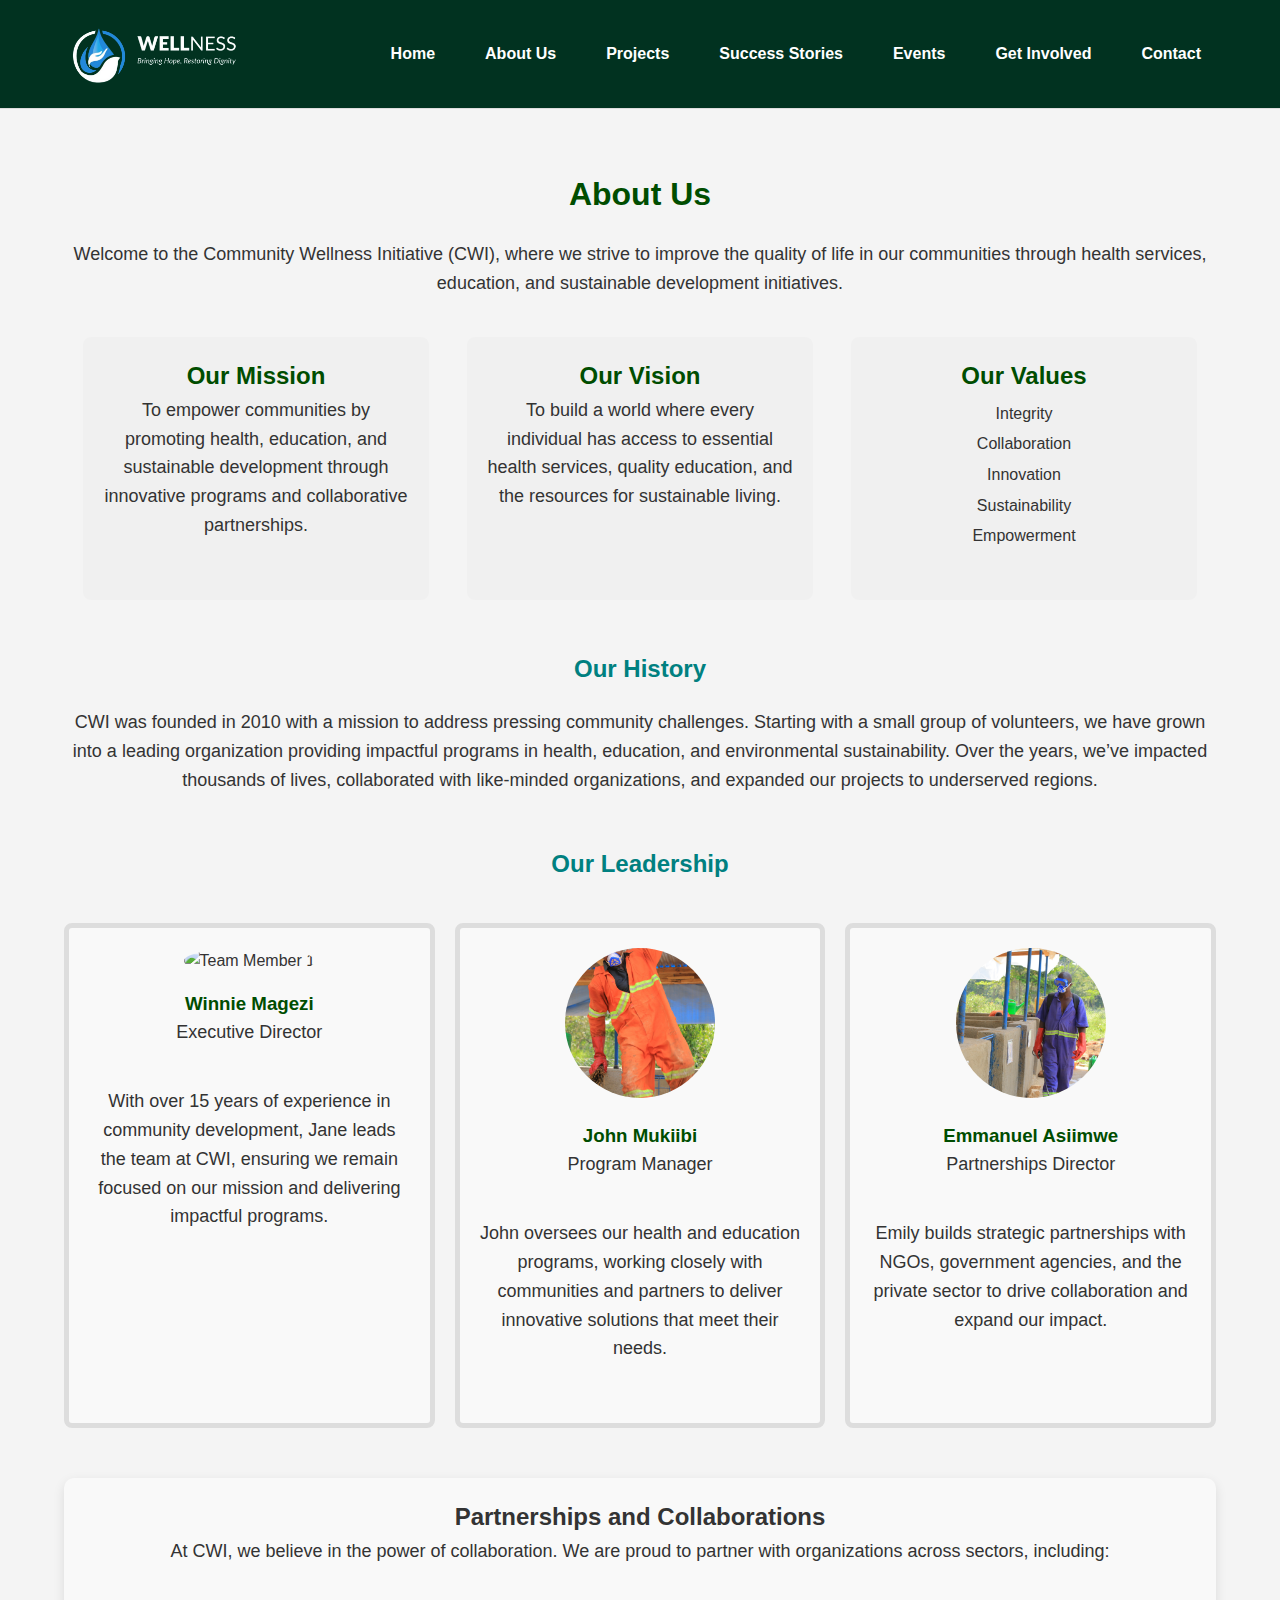
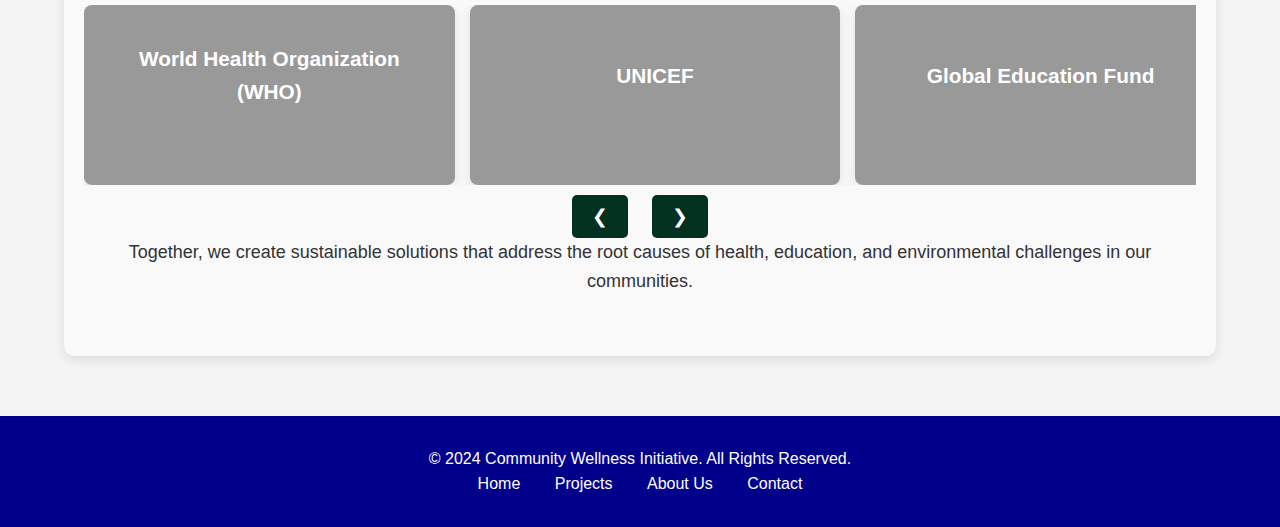
==== about.html @ f76efee2 "CWI website" ====
<!DOCTYPE html>
<html lang="en">
<head>
    <meta charset="UTF-8">
    <meta name="viewport" content="width=device-width, initial-scale=1.0">
    <meta http-equiv="X-UA-Compatible" content="ie=edge">
    <title>About Us - Community Wellness Initiative (CWI)</title>
    <link rel="stylesheet" href="styles.css">
</head>
<body>
    <!-- Navbar Section -->
<nav class="navbar">
    <div class="container">
        <div class="logo">
            <a href="index.html"><img src="images/logo_white.png" alt="CWI Logo"></a>
        </div>
        <div class="nav-links-container">
            <ul class="nav-links">
                <li><a href="index.html">Home</a></li>
                <li><a href="about.html">About Us</a></li>
                <li><a href="projects.html">Projects</a></li>
                <li><a href="success.html">Success Stories</a></li>
                <li><a href="events.html">Events</a></li>
                <li><a href="volunteer.html">Get Involved</a></li>
                <li><a href="#contact">Contact</a></li>
            </ul>
            <div class="hamburger">
                <div class="line"></div>
                <div class="line"></div>
                <div class="line"></div>
            </div>
        </div>
    </div>
</nav>
    <!-- About Us Section -->
    <section class="about-us">
        <div class="container">
            <h1>About Us</h1>
            <p>Welcome to the Community Wellness Initiative (CWI), where we strive to improve the quality of life in our communities through health services, education, and sustainable development initiatives.</p>

            <!-- Mission, Vision, Values -->
            <div class="mission-vision-values">
                <div class="card">
                    <h2>Our Mission</h2>
                    <p>To empower communities by promoting health, education, and sustainable development through innovative programs and collaborative partnerships.</p>
                </div>
                <div class="card">
                    <h2>Our Vision</h2>
                    <p>To build a world where every individual has access to essential health services, quality education, and the resources for sustainable living.</p>
                </div>
                <div class="card">
                    <h2>Our Values</h2>
                    <ul>
                        <li>Integrity</li>
                        <li>Collaboration</li>
                        <li>Innovation</li>
                        <li>Sustainability</li>
                        <li>Empowerment</li>
                    </ul>
                </div>
            </div>

            <!-- History Section -->
            <div class="history">
                <h2>Our History</h2>
                <p>CWI was founded in 2010 with a mission to address pressing community challenges. Starting with a small group of volunteers, we have grown into a leading organization providing impactful programs in health, education, and environmental sustainability. Over the years, we’ve impacted thousands of lives, collaborated with like-minded organizations, and expanded our projects to underserved regions.</p>
            </div>

            <!-- Leadership Section -->
            <div class="leadership">
                <h2>Our Leadership</h2>
                <div class="team">
                    <div class="team-member">
                        <img src="images/winnie.jpg" alt="Team Member 1">
                        <h3>Winnie Magezi</h3>
                        <p>Executive Director</p>
                        <p>With over 15 years of experience in community development, Jane leads the team at CWI, ensuring we remain focused on our mission and delivering impactful programs.</p>
                    </div>
                    <div class="team-member">
                        <img src="images/team1.JPG" alt="Team Member 2">
                        <h3>John Mukiibi</h3>
                        <p>Program Manager</p>
                        <p>John oversees our health and education programs, working closely with communities and partners to deliver innovative solutions that meet their needs.</p>
                    </div>
                    <div class="team-member">
                        <img src="images/team2.JPG" alt="Team Member 3">
                        <h3>Emmanuel Asiimwe</h3>
                        <p>Partnerships Director</p>
                        <p>Emily builds strategic partnerships with NGOs, government agencies, and the private sector to drive collaboration and expand our impact.</p>
                    </div>
                </div>
            </div>

            <!-- Partnerships Section -->
            <div class="partnerships-carousel">
                <h2>Partnerships and Collaborations</h2>
                <p>At CWI, we believe in the power of collaboration. We are proud to partner with organizations across sectors, including:</p>
                
                <div class="carousel-container">
                    <div class="carousel-slide">
                        <div class="carousel-item">
                            <div class="overlay"></div>
                            <p>World Health Organization (WHO)</p>
                        </div>
                        <div class="carousel-item">
                            <div class="overlay"></div>
                            <p>UNICEF</p>
                        </div>
                        <div class="carousel-item">
                            <div class="overlay"></div>
                            <p>Global Education Fund</p>
                        </div>
                        <div class="carousel-item">
                            <div class="overlay"></div>
                            <p>Local community-based organizations</p>
                        </div>
                        <div class="carousel-item">
                            <div class="overlay"></div>
                            <p>Private sector companies committed to social responsibility</p>
                        </div>
                    </div>
                </div>
            
                <div class="carousel-controls">
                    <button class="prev">❮</button>
                    <button class="next">❯</button>
                </div>
            
                <p>Together, we create sustainable solutions that address the root causes of health, education, and environmental challenges in our communities.</p>
            </div>                       
        </div>
    </section>

    <!-- Footer Section -->
    <footer class="footer">
        <div class="container">
            <p>&copy; 2024 Community Wellness Initiative. All Rights Reserved.</p>
            <div class="footer-links">
                <a href="index.html">Home</a>
                <a href="projects.html">Projects</a>
                <a href="about.html">About Us</a>
                <a href="contact.html">Contact</a>
            </div>
        </div>
    </footer>
    <script>
        const carouselSlide = document.querySelector('.carousel-slide');
        const carouselItems = document.querySelectorAll('.carousel-item');
        const prevBtn = document.querySelector('.prev');
        const nextBtn = document.querySelector('.next');
    
        let currentIndex = 0;
        const totalItems = carouselItems.length;
        const itemsPerScreen = getItemsPerScreen();
    
        // Function to update carousel position
        function updateCarouselPosition() {
            const slideWidth = carouselItems[0].clientWidth;
            carouselSlide.style.transform = `translateX(-${currentIndex * slideWidth}px)`;
        }
    
        // Previous Button Click
        prevBtn.addEventListener('click', () => {
            currentIndex = (currentIndex - itemsPerScreen + totalItems) % totalItems;
            updateCarouselPosition();
        });
    
        // Next Button Click
        nextBtn.addEventListener('click', () => {
            currentIndex = (currentIndex + itemsPerScreen) % totalItems;
            updateCarouselPosition();
        });
    
        // Auto-slide every 4 seconds
        let autoSlide = setInterval(() => {
            nextBtn.click();
        }, 4000);
    
        // Detects how many items should be shown based on screen size
        function getItemsPerScreen() {
            if (window.innerWidth > 1024) {
                return 3; // 3 items on large screens
            } else if (window.innerWidth > 768) {
                return 2; // 2 items on medium screens
            } else {
                return 1; // 1 item on small screens
            }
        }
    
        // Recalculate on resize
        window.addEventListener('resize', () => {
            updateCarouselPosition();
            clearInterval(autoSlide);
            autoSlide = setInterval(() => {
                nextBtn.click();
            }, 4000);
        });
    
        updateCarouselPosition();
    </script> 
    <script>
        const hamburger = document.querySelector('.hamburger');
        const navLinks = document.querySelector('.nav-links');

        hamburger.addEventListener('click', () => {
            navLinks.classList.toggle('active');
        });
    </script>    
</body>
</html>
---- styles.css ----
/* General Reset */
* {
    margin: 0;
    padding: 0;
    box-sizing: border-box;
}

body {
    font-family: 'Poppins', sans-serif;
    line-height: 1.6;
    color: #333;
    background-color: #f4f4f4;
}

/* Container */
.container {
    width: 90%;
    margin: auto;
    max-width: 1200px;
}
/* Default styling for nav links */
.nav-links {
    display: flex;
    list-style: none;
    gap: 20px;
}

/* Hamburger button styling */
.hamburger {
    display: none;
    cursor: pointer;
    flex-direction: column;
    gap: 5px;
}

.hamburger .line {
    width: 25px;
    height: 3px;
    background-color: #f26522; /* Customize as needed */
}

/* Responsive styles for mobile screens */
@media (max-width: 768px) {
    /* Hide the nav links by default */
    .nav-links {
        position: fixed;
        top: 60px;
        right: 0;
        height: 100vh;
        width: 100%;
        background-color: #013220; /* Dark green */
        flex-direction: column;
        align-items: center;
        justify-content: center;
        transform: translateX(100%);
        transition: transform 0.3s ease-in-out;
        z-index: 1000;
        overflow-y: auto;
    }

    /* Show nav links when active */
    .nav-links.active {
        transform: translateX(0);
    }

    /* Show hamburger button on small screens */
    .hamburger {
        display: flex;
    }

    /* Hide the horizontal scrollbar */
    body {
        overflow-x: hidden;
    }

    /* Adjust navbar layout on small screens */
    .navbar {
        justify-content: space-between;
        padding: 10px 20px;
    }
}

/* Navbar styling */
.navbar {
    background-color: #013220; /* Dark green */
    padding: 10px 0;
    border-bottom: 1px solid #ddd;
    position: sticky;
    top: 0;
    z-index: 1000;
    color: #fff;
}

.navbar .container {
    display: flex;
    justify-content: space-between;
    align-items: center;
}

.navbar .logo img {
    width: 200px;
}

.navbar .nav-links {
    list-style: none;
    display: flex;
    gap: 20px;
}

.navbar .nav-links li {
    display: inline;
}

.navbar .nav-links a {
    text-decoration: none;
    color: #fff;
    font-weight: 600;
    padding: 10px 15px;
    border-radius: 5px;
    transition: background-color 0.3s;
}

.navbar .nav-links a:hover {
    background-color: #008080;
    color: white;
}


/* Hero Section */
.hero {
    background: linear-gradient(to right, rgba(0, 128, 128, 0.8), rgba(0, 0, 139, 0.8)), url('images/hero-bg.jpg');
    background-size: cover;
    background-position: center;
    padding: 100px 0;
    color: #fff;
    text-align: center;
}

.hero h1 {
    font-size: 48px;
    margin-bottom: 20px;
}

.hero p {
    font-size: 20px;
    margin-bottom: 30px;
}

.cta-buttons .btn {
    padding: 12px 30px;
    border-radius: 5px;
    text-decoration: none;
    font-weight: 600;
}

.primary-btn {
    background-color: #008080;
    color: #fff;
}

.secondary-btn {
    background-color: #00008B;
    color: #fff;
    margin-left: 10px;
}

.primary-btn:hover, .secondary-btn:hover {
    opacity: 0.9;
}

/* About Section */
.about-section {
    padding: 60px 0;
    text-align: center;
}

.about-section h2 {
    font-size: 36px;
    margin-bottom: 20px;
}

/* Projects Section */
.projects-section {
    background-color: #fff;
    padding: 60px 0;
    text-align: center;
}
.projects-section h2 {
    margin-bottom: 20px;
}

.project-cards {
    display: flex;
    justify-content: space-between;
    gap: 20px;
}

.project-cards .card {
    background-color: #f9f9f9;
    border: 1px solid #ddd;
    padding: 20px;
    border-radius: 8px;
    text-align: center;
    flex: 1;
    text-align: center;
}

.project-cards .card img {
    width: 100%;
    height: 180px;
    object-fit: cover;
    border-radius: 5px;
}

.project-cards .card h3 {
    font-size: 24px;
    margin: 15px 0;
}

.project-cards .card p {
    margin-bottom: 20px;
}

.project-cards .btn {
    background-color: #008080;
    color: white;
    padding: 10px 20px;
    text-decoration: none;
    border-radius: 5px;
}

.project-cards .btn:hover {
    opacity: 0.9;
}
/* Reaponsive Design */
@media screen and (max-width: 768px) {
    .project-cards .card {
        flex-direction: column;
    }
    .project-cards {
        flex-direction: column;
    }
    
}
/* Testimonials Section */
.testimonials-section {
    background-color: #f4f4f4;
    padding: 60px 0;
    text-align: center;
}
.testimonials-section h2 {
    margin-bottom: 20px;
}

.testimonials-cards {
    display: flex;
    justify-content: space-between;
    gap: 20px;
}

.testimonials-cards .card {
    padding: 20px;
    background-color: #fff;
    border: 1px solid #ddd;
    border-radius: 8px;
    flex: 1;
}
/* Reaponsive Design */
@media screen and (max-width: 768px) {
    .testimonials-cards .card {
        flex-direction: column;
    }
    .testimonials-cards {
        flex-direction: column;
    }
    
}
/* CTA Section */
.cta-section {
    padding: 60px 0;
    background-color: #fff;
    text-align: center;
}
.cta-section h2 {
    margin-bottom: 20px;
}
.cta-cards {
    display: flex;
    gap: 20px;
    justify-content: space-between;
}

.cta-cards .card {
    text-align: center;
    padding: 20px;
    background-color: #f9f9f9;
    border: 1px solid #ddd;
    border-radius: 8px;
    flex: 1;
}
.cta-cards p {
    margin-bottom: 20px;
}

.cta-cards .btn {
    padding: 10px 20px;
    background-color: #008080;
    color: #fff;
    border-radius: 5px;
    text-decoration: none;
}

.cta-cards .btn:hover {
    opacity: 0.9;
}

/* Reaponsive Design */
@media screen and (max-width: 768px) {
    .cta-cards .card {
        flex-direction: column;
    }
    .cta-cards {
        flex-direction: column;
    }
    
}

/* Newsletter Section */
.newsletter-section {
    padding: 60px 0;
    text-align: center;
    background-color: #008080;
    color: #fff;
}

.newsletter-section h2 {
    margin-bottom: 20px;
}

.newsletter-form input {
    padding: 10px;
    width: 300px;
    border: none;
    border-radius: 5px;
    margin-right: 10px;
}

.newsletter-form button {
    padding: 10px 20px;
    border: none;
    border-radius: 5px;
    background-color: #00008B;
    color: #fff;
}

.newsletter-form button:hover {
    opacity: 0.9;
}

/* New Download Button Styling */
.newsletter-download {
    text-align: center;
    margin-bottom: 20px;
    margin-top: 20px;
}

.download-newsletter-btn {
    background-color: #00008B;
    color: white;
    border: none;
    padding: 12px 24px;
    font-size: 1.2rem;
    cursor: pointer;
    border-radius: 5px;
    transition: background-color 0.3s ease;
}

.download-newsletter-btn:hover {
    background-color: #013220;
}

/* Popup Overlay */
.popup-overlay {
    position: fixed;
    top: 0;
    left: 0;
    width: 100%;
    height: 100%;
    background: rgba(0, 0, 0, 0.7);
    display: none; /* Hidden by default */
    justify-content: center;
    align-items: center;
    z-index: 1000;
}

/* Popup Content */
.popup-content {
    background-color: #fff;
    padding: 20px;
    border-radius: 10px;
    max-width: 500px;
    width: 90%;
    text-align: center;
    position: relative;
    animation: fadeIn 0.3s ease-in-out;
}

.popup-content h2 {
    margin-bottom: 20px;
    color: #013220;
}

.popup-content .newsletter-year h3 {
    color: #f26522;
}

.popup-content ul {
    list-style: none;
    padding: 0;
}

.popup-content ul li {
    margin: 10px 0;
}

.popup-content ul li a {
    text-decoration: none;
    color: #013220;
    font-weight: 600;
}

.popup-content ul li a:hover {
    color: #f26522;
    text-decoration: underline;
}

/* Close Button */
.close-btn {
    position: absolute;
    top: 10px;
    right: 10px;
    font-size: 1.5rem;
    cursor: pointer;
    color: #013220;
    transition: color 0.2s ease-in-out;
}

.close-btn:hover {
    color: #f26522;
}

/* Popup Fade-in Animation */
@keyframes fadeIn {
    from {
        opacity: 0;
        transform: scale(0.95);
    }
    to {
        opacity: 1;
        transform: scale(1);
    }
}

/* Responsive Design */
@media (max-width: 768px) {
    .popup-content {
        width: 90%;
        padding: 15px;
    }
}

/* Footer Section */
.footer {
    background-color: #00008B;
    padding: 30px 0;
    color: #fff;
    text-align: center;
}

.footer-links a {
    color: #fff;
    text-decoration: none;
    margin: 0 15px;
}

.footer-links a:hover {
    text-decoration: underline;
}
/* About Us Section */
.about-us {
    padding: 60px 0;
}

.about-us h1 {
    text-align: center;
    color: #004d00;
    margin-bottom: 20px;
}

.about-us p {
    text-align: center;
    margin-bottom: 40px;
    font-size: 18px;
}

/* Mission, Vision, Values Section */
.mission-vision-values {
    display: flex;
    justify-content: space-around;
    margin-bottom: 50px;
}

.mission-vision-values .card {
    background-color: #f0f0f0;
    padding: 20px;
    border-radius: 8px;
    text-align: center;
    width: 30%;
}

.mission-vision-values h2 {
    color: #004d00;
}

.mission-vision-values ul {
    list-style: none;
    padding: 0;
}

.mission-vision-values li {
    margin: 5px 0;
}

/* History Section */
.history {
    margin-bottom: 50px;
}

.history h2 {
    color: #008080;
    text-align: center;
    margin-bottom: 20px;
}

/* Leadership Section */
.leadership {
    margin-bottom: 50px;
}

.leadership h2 {
    text-align: center;
    color: #008080;
    margin-bottom: 40px;
}

.team {
    display: flex;
    justify-content: space-between;
    gap: 20px;
}

.team-member {
    background-color: #f9f9f9;
    border: 5px solid #ddd;
    padding: 20px;
    border-radius: 8px;
    text-align: center;
    flex: 1;
    text-align: center;
}

.team-member img {
    border-radius: 50%;
    width: 150px;
    height: 150px;
    object-fit: cover;
    margin-bottom: 15px;
}

.team-member h3 {
    color: #004d00;
}

/* Responsive Design */
@media screen and (max-width: 768px) {
    .team-member {
        flex-direction: column;
    }
    .team {
        flex-direction: column;
    }
    
}
/* Partnerships Section */
.partnerships {
    margin-bottom: 50px;
}

.partnerships h2 {
    color: #008080;
    text-align: center;
    margin-bottom: 20px;
}

.partnerships ul {
    list-style: none;
    text-align: center;
    padding: 0;
}

.partnerships li {
    margin-bottom: 10px;
}
/* Projects Section */
.projects {
    padding: 60px 0;
}

.projects h1 {
    text-align: center;
    color: #004d00;
    margin-bottom: 20px;
}

.projects p {
    text-align: center;
    margin-bottom: 40px;
    font-size: 18px;
}

.project-card {
    display: flex;
    align-items: center;
    margin-bottom: 40px;
    background-color: #f9f9f9;
    border-radius: 8px;
    box-shadow: 0px 4px 10px rgba(0, 0, 0, 0.1);
}

.project-image {
    flex: 1;
}

.project-image img {
    width: 100%;
    border-radius: 8px 0 0 8px;
}

.project-content {
    flex: 2;
    padding: 20px;
}

.project-content h2 {
    color: #004d00;
    margin-bottom: 10px;
}

.project-content p {
    margin-bottom: 10px;
}

.project-content .cta-button {
    display: inline-block;
    background-color: #004d00;
    color: #fff;
    padding: 10px 15px;
    text-decoration: none;
    border-radius: 4px;
    margin-right: 10px;
}

.project-content .cta-button:hover {
    background-color: #008080;
}

/* Responsive Design */
@media screen and (max-width: 768px) {
    .project-card {
        flex-direction: column;
    }

    .project-image img {
        border-radius: 8px 8px 0 0;
    }
}
/* Success Section */
.success {
    padding: 60px 0;
    background-color: #f5f5f5;
}

.success h1 {
    text-align: center;
    color: #004d00;
    margin-bottom: 20px;
}

.success p {
    text-align: center;
    margin-bottom: 40px;
    font-size: 18px;
}

.story-card {
    display: flex;
    align-items: center;
    margin-bottom: 40px;
    background-color: #ffffff;
    border-radius: 8px;
    box-shadow: 0px 4px 10px rgba(0, 0, 0, 0.1);
}

.story-image {
    flex: 1;
}

.story-image img {
    width: 100%;
    border-radius: 8px 0 0 8px;
}

.story-content {
    flex: 2;
    padding: 20px;
}

.story-content h2 {
    color: #004d00;
    margin-bottom: 10px;
}

.story-content p {
    margin-bottom: 10px;
}

.statistics {
    text-align: center;
    margin-top: 40px;
}

.statistics h2 {
    color: #004d00;
    margin-bottom: 30px;
}

.stat-cards {
    display: flex;
    justify-content: space-between;
    gap: 20px;
}

.stat-card {
    background-color: #004d00;
    color: #ffffff;
    padding: 20px;
    border-radius: 8px;
    flex: 1;
    text-align: center;
    box-shadow: 0px 4px 10px rgba(0, 0, 0, 0.1);
}

.stat-card h3 {
    font-size: 36px;
    margin-bottom: 10px;
}

.stat-card p {
    font-size: 16px;
}
.videos h2 {
    margin-top: 20px;
    text-align: center;
}

.video-grid {
    display: flex;
    gap: 20px;
    margin-top: 30px;
}

.video-card {
    flex: 1;
}

.video-card iframe {
    width: 100%;
    height: 300px;
    border: none;
}

/* Responsive Design */
@media screen and (max-width: 768px) {
    .story-card {
        flex-direction: column;
    }

    .story-image img {
        border-radius: 8px 8px 0 0;
    }

    .stat-cards {
        flex-direction: column;
    }
}
/* Events Section */
.events {
    padding: 60px 0;
    background-color: #f9f9f9;
}

.events h1, .events h2 {
    text-align: center;
    color: #004d00;
}

.events p {
    text-align: center;
    margin-bottom: 40px;
    font-size: 18px;
}

/* Event Cards */
.event-cards {
    display: flex;
    gap: 20px;
    margin-bottom: 50px;
    flex-wrap: wrap;
}

.event-card {
    background-color: #ffffff;
    border-radius: 8px;
    box-shadow: 0 4px 10px rgba(0, 0, 0, 0.1);
    display: flex;
    flex: 1;
    max-width: 48%;
    padding: 20px;
}

.event-date {
    background-color: #004d00;
    color: white;
    width: 100px;
    text-align: center;
    border-radius: 8px 0 0 8px;
    display: flex;
    flex-direction: column;
    justify-content: center;
}

.event-date h3 {
    font-size: 36px;
    margin: 0;
}

.event-date p {
    margin: 0;
}

.past {
    background-color: #A52A2A; /* Brown for past events */
}

.event-info {
    padding: 10px 20px;
    display: flex;
    flex-direction: column;
    justify-content: center;
}

.event-info h3 {
    color: #004d00;
    margin-bottom: 10px;
}

.event-info p {
    margin: 5px 0;
}

.event-info .btn {
    background-color: #004d00;
    color: #fff;
    padding: 10px;
    text-align: center;
    border-radius: 4px;
    text-decoration: none;
    max-width: 150px;
    margin-top: 10px;
}

.event-info .btn:hover {
    background-color: #003300;
}

/* Calendar Section */
.calendar-section {
    margin-bottom: 50px;
    text-align: center;
}
.calendar-section h2 {
    margin-bottom: 20px;
}
.calendar-section iframe {
    border: 2px solid #004d00;
    border-radius: 8px;
}

/* Past Event Cards */
.past-event-cards {
    display: flex;
    gap: 20px;
    flex-wrap: wrap;
}

/* Responsive Design */
@media screen and (max-width: 768px) {
    .event-cards, .past-event-cards {
        flex-direction: column;
    }

    .event-card {
        max-width: 100%;
    }
}

/* Hero Section */
.donate-hero {
    background: url('images/fetching_water.JPG') center/cover no-repeat;
    height: 70vh;
    position: relative;
    display: flex;
    align-items: center;
    justify-content: center;
}

.overlay {
    position: absolute;
    top: 0;
    left: 0;
    width: 100%;
    height: 100%;
    background-color: rgba(0, 0, 0, 0.5);
}

.hero-content {
    position: relative;
    text-align: center;
    color: white;
}

.hero-content h1 {
    font-size: 3rem;
    margin-bottom: 20px;
    color: white;
}

.hero-content p {
    font-size: 1.2rem;
}

/* Donation Form Section */
.donation-form-section {
    padding: 50px 20px;
    background-color: #f9f9f9;
}

.donation-form-section h2 {
    text-align: center;
    margin-bottom: 30px;
    font-size: 2rem;
}

.donation-form {
    max-width: 600px;
    margin: 0 auto;
    background-color: white;
    padding: 30px;
    border-radius: 8px;
    box-shadow: 0 4px 8px rgba(0, 0, 0, 0.1);
}

.donation-form .form-group {
    margin-bottom: 20px;
}

.donation-form label {
    display: block;
    font-weight: bold;
    margin-bottom: 5px;
}

.donation-form input,
.donation-form select {
    width: 100%;
    padding: 10px;
    border-radius: 5px;
    border: 1px solid #ccc;
}

.donate-submit-btn {
    width: 100%;
    background-color: #013220; /* Dark Green */
    color: white;
    padding: 15px;
    font-size: 1.1rem;
    border: none;
    border-radius: 5px;
    cursor: pointer;
    transition: background-color 0.3s;
}

.donate-submit-btn:hover {
    background-color: #1d5b8f; /* Dark Blue */
}

/* Impact Section */
.donation-impact {
    padding: 50px 20px;
    background-color: #013220; /* Dark Green */
    color: white;
    text-align: center;
}

.donation-impact h2 {
    margin-bottom: 30px;
    font-size: 2rem;
}

.impact-stats {
    display: flex;
    justify-content: center;
    gap: 20px;
}

.stat-card {
    background-color: #1d5b8f; /* Dark Blue */
    padding: 20px;
    border-radius: 8px;
    text-align: center;
    flex: 1;
}

.stat-card h3 {
    font-size: 2rem;
    margin-bottom: 10px;
}

.stat-card p {
    font-size: 1rem;
}
/* Hero Section */
.volunteer-hero {
    background: url('images/volunteer-hero.jpg') center/cover no-repeat;
    height: 70vh;
    position: relative;
    display: flex;
    align-items: center;
    justify-content: center;
}

.overlay {
    position: absolute;
    top: 0;
    left: 0;
    width: 100%;
    height: 100%;
    background-color: rgba(0, 0, 0, 0.5);
}

.hero-content {
    position: relative;
    text-align: center;
    color: white;
}

.hero-content h1 {
    font-size: 3rem;
    color: white;
    padding: 20px;
}

.hero-content p {
    font-size: 1.5rem;
    margin-bottom: 20px;
    color: white;
    padding: 20px;
}

.cta-btn {
    background-color: #f26522; /* Bright Orange */
    color: white;
    padding: 10px 20px;
    text-decoration: none;
    font-size: 1.2rem;
    border-radius: 5px;
    transition: background-color 0.3s;
}

.cta-btn:hover {
    background-color: #013220; /* Dark Green */
}

/* Why Volunteer Section */
.why-volunteer {
    padding: 60px 20px;
    background-color: #f8f9fa;
    text-align: center;
}

.why-volunteer h2 {
    font-size: 2.5rem;
    margin-bottom: 30px;
}

.benefits {
    display: flex;
    justify-content: space-around;
    flex-wrap: wrap;
    gap: 30px;
}

.benefit-item {
    flex: 1;
    min-width: 300px;
    background-color: #964B00;
    margin-top: 30px;
    padding: 25px;
    border-radius: 10px;
    color: white;
    text-align: center;
}

.benefit-item h3 {
    font-size: 1.8rem;
    margin-bottom: 15px;
}

/* Volunteer Form Section */
.volunteer-form-section {
    padding: 60px 20px;
    background-color: #1d5b8f; /* Dark Blue */
    color: white;
}

.volunteer-form-section h2 {
    font-size: 2.5rem;
    text-align: center;
    margin-bottom: 20px;
}
.volunteer-form-section p {
    text-align: center;
    margin-bottom: 20px;
}
.volunteer-form {
    max-width: 700px;
    margin: 0 auto;
    display: flex;
    flex-direction: column;
    gap: 20px;
}

.form-group {
    display: flex;
    flex-direction: column;
}

.form-group label {
    font-weight: bold;
    margin-bottom: 5px;
}

.form-group input,
.form-group textarea,
.form-group select {
    padding: 10px;
    font-size: 1rem;
    border-radius: 5px;
    border: none;
    margin-bottom: 10px;
}

.volunteer-submit-btn {
    padding: 10px 20px;
    background-color: #f26522;
    color: white;
    border: none;
    font-size: 1.2rem;
    border-radius: 5px;
    cursor: pointer;
}

.volunteer-submit-btn:hover {
    background-color: #013220; /* Dark Green */
}

/* Impact Section */
.volunteer-impact {
    padding: 60px 20px;
    background-color: #f8f9fa;
    text-align: center;
}

.volunteer-impact h2 {
    font-size: 2.5rem;
    margin-bottom: 30px;
}

.impact-stats {
    display: flex;
    justify-content: center;
    gap: 20px;
    flex-wrap: wrap;
}

.stat-card {
    background-color: #1d5b8f; /* Dark Blue */
    color: white;
    padding: 20px;
    border-radius: 8px;
    text-align: center;
    flex: 1;
    min-width: 250px;
}

.stat-card h3 {
    font-size: 2rem;
    margin-bottom: 10px;
}
/* Partnerships Carousel */
.partnerships-carousel {
    text-align: center;
    padding: 20px;
    background-color: #f9f9f9;
    border-radius: 10px;
    box-shadow: 0px 4px 12px rgba(0, 0, 0, 0.1);
}

.carousel-container {
    position: relative;
    overflow: hidden;
    width: 100%;
    margin-top: 20px;
}

.carousel-slide {
    display: flex;
    transition: transform 0.5s ease-in-out; /* Smooth sliding effect */
}

.carousel-item {
    flex: 0 0 33.33%; /* Show 3 items on larger screens */
    padding: 20px;
    background-color: #fff;
    box-shadow: 0px 4px 12px rgba(0, 0, 0, 0.1);
    border-radius: 8px;
    position: relative;
    font-weight: 600;
    color: #013220;
    display: flex;
    align-items: center;
    justify-content: center;
    font-size: 1.2rem;
    min-height: 150px;
    margin-right: 15px; /* Space between items */
    overflow: hidden;
}

/* Overlay */
.overlay {
    position: absolute;
    top: 0;
    left: 0;
    width: 100%;
    height: 100%;
    background: rgba(0, 0, 0, 0.4); /* Semi-transparent overlay */
    z-index: 1;
}

.carousel-item p {
    position: relative;
    z-index: 2;
    color: white; /* Text color over the overlay */
    font-size: 1.3rem;
}

/* Carousel Controls */
.carousel-controls {
    margin-top: 10px;
}

.carousel-controls button {
    background-color: #013220;
    color: white;
    border: none;
    padding: 10px 20px;
    font-size: 1.2rem;
    cursor: pointer;
    border-radius: 5px;
    margin: 0 10px;
}

.carousel-controls button:hover {
    background-color: #f26522;
}

/* Responsive Design */
@media (max-width: 1024px) {
    .carousel-item {
        flex: 0 0 50%; /* Show 2 items on medium screens */
    }
}

@media (max-width: 768px) {
    .carousel-item {
        flex: 0 0 100%; /* Show 1 item on smaller screens */
        font-size: 1rem;
    }

    .carousel-controls button {
        padding: 8px 15px;
        font-size: 1rem;
    }
}

@media (max-width: 480px) {
    .carousel-item {
        font-size: 0.9rem;
    }
}
/* Partner Modal Styling */
.popup-overlay {
    display: none;
    position: fixed;
    z-index: 1000;
    left: 0;
    top: 0;
    width: 100%;
    height: 100%;
    background-color: rgba(0, 0, 0, 0.5);
    justify-content: center;
    align-items: center;
}

.popup-content {
    background-color: #fff;
    padding: 30px;
    border-radius: 10px;
    width: 100%;
    max-width: 500px;
    position: relative;
    animation: fadeIn 0.5s ease;
}

.close-btn {
    position: absolute;
    top: 15px;
    right: 20px;
    font-size: 30px;
    color: #333;
    cursor: pointer;
}

.close-btn:hover {
    color: #f26522;
}

.partner-form input,
.partner-form textarea {
    width: 100%;
    padding: 10px;
    margin-bottom: 10px;
    border-radius: 4px;
    border: 1px solid #ccc;
}

.partner-form button {
    background-color: #004d00;
    color: #fff;
    padding: 10px 15px;
    border: none;
    border-radius: 4px;
    cursor: pointer;
}
.partner-form h2 {
    font-size: 2.5rem;
}

.partner-form button:hover {
    background-color: #008080;
}
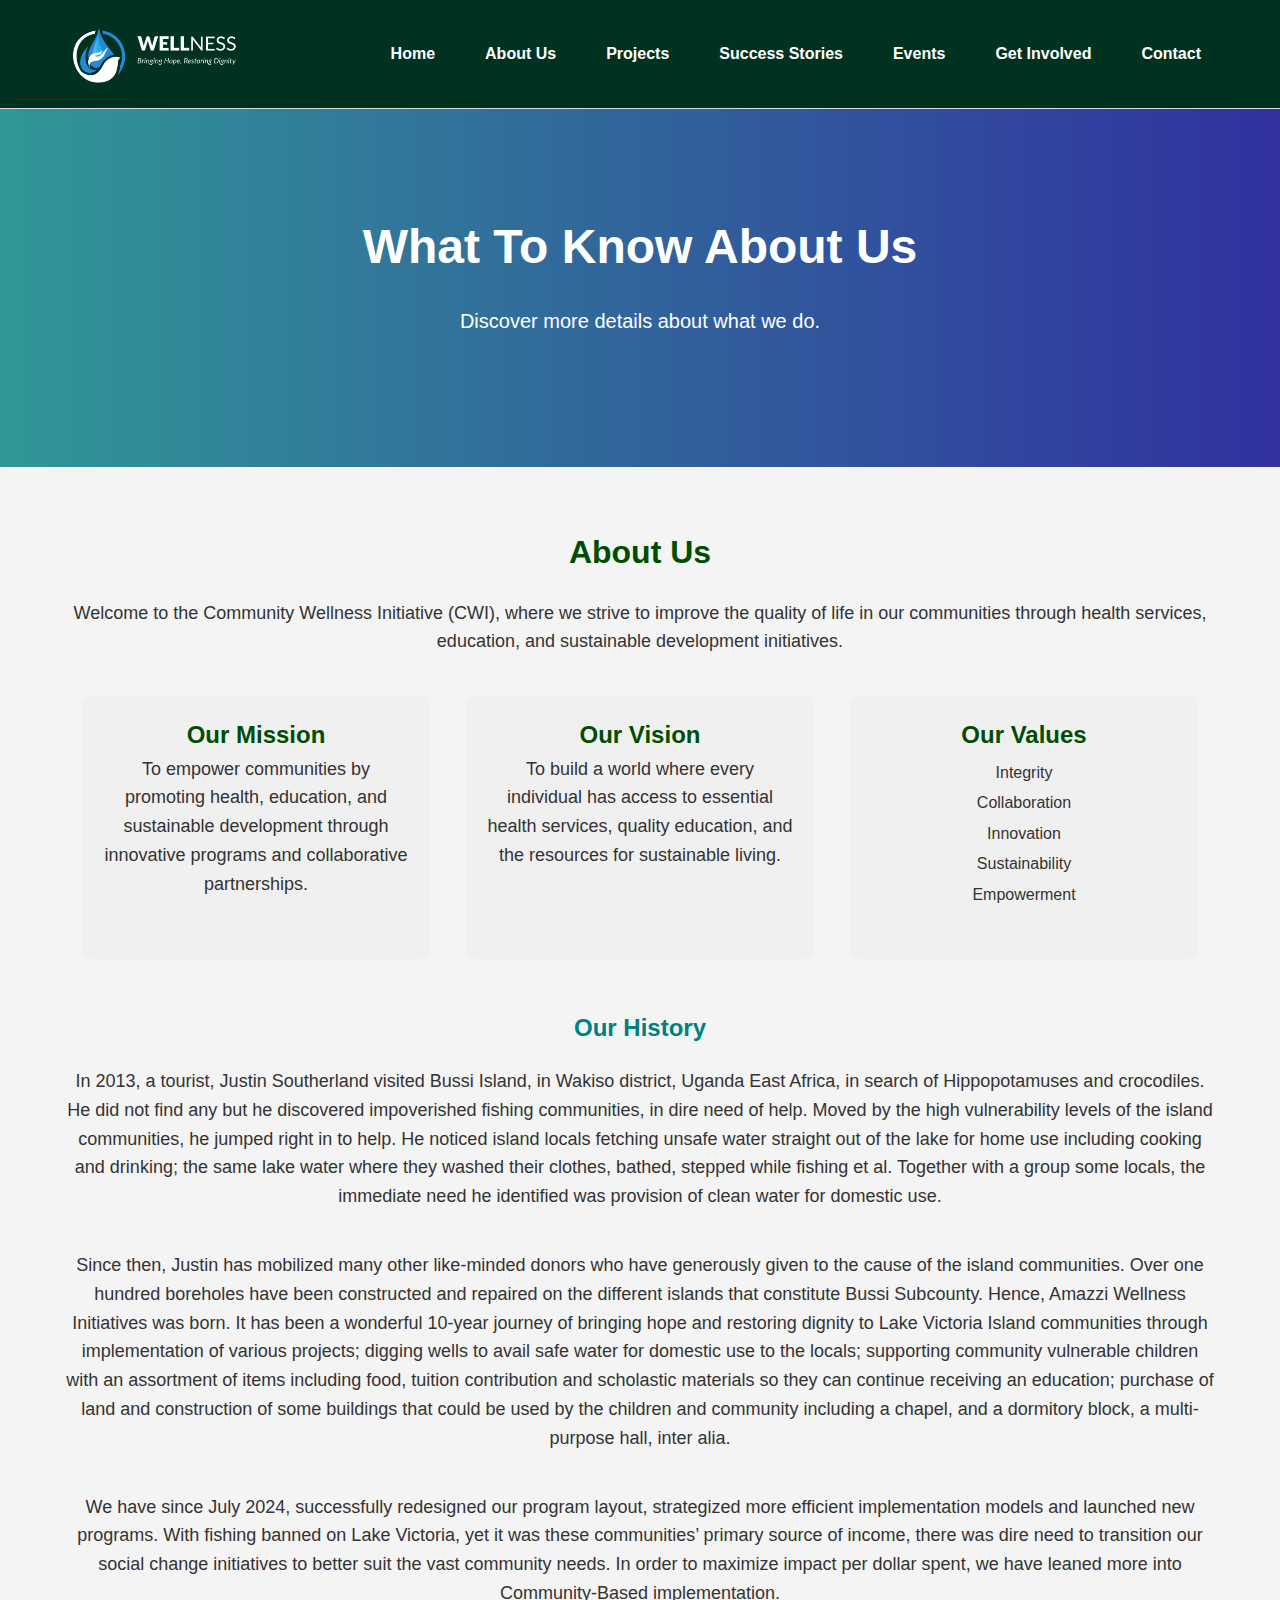
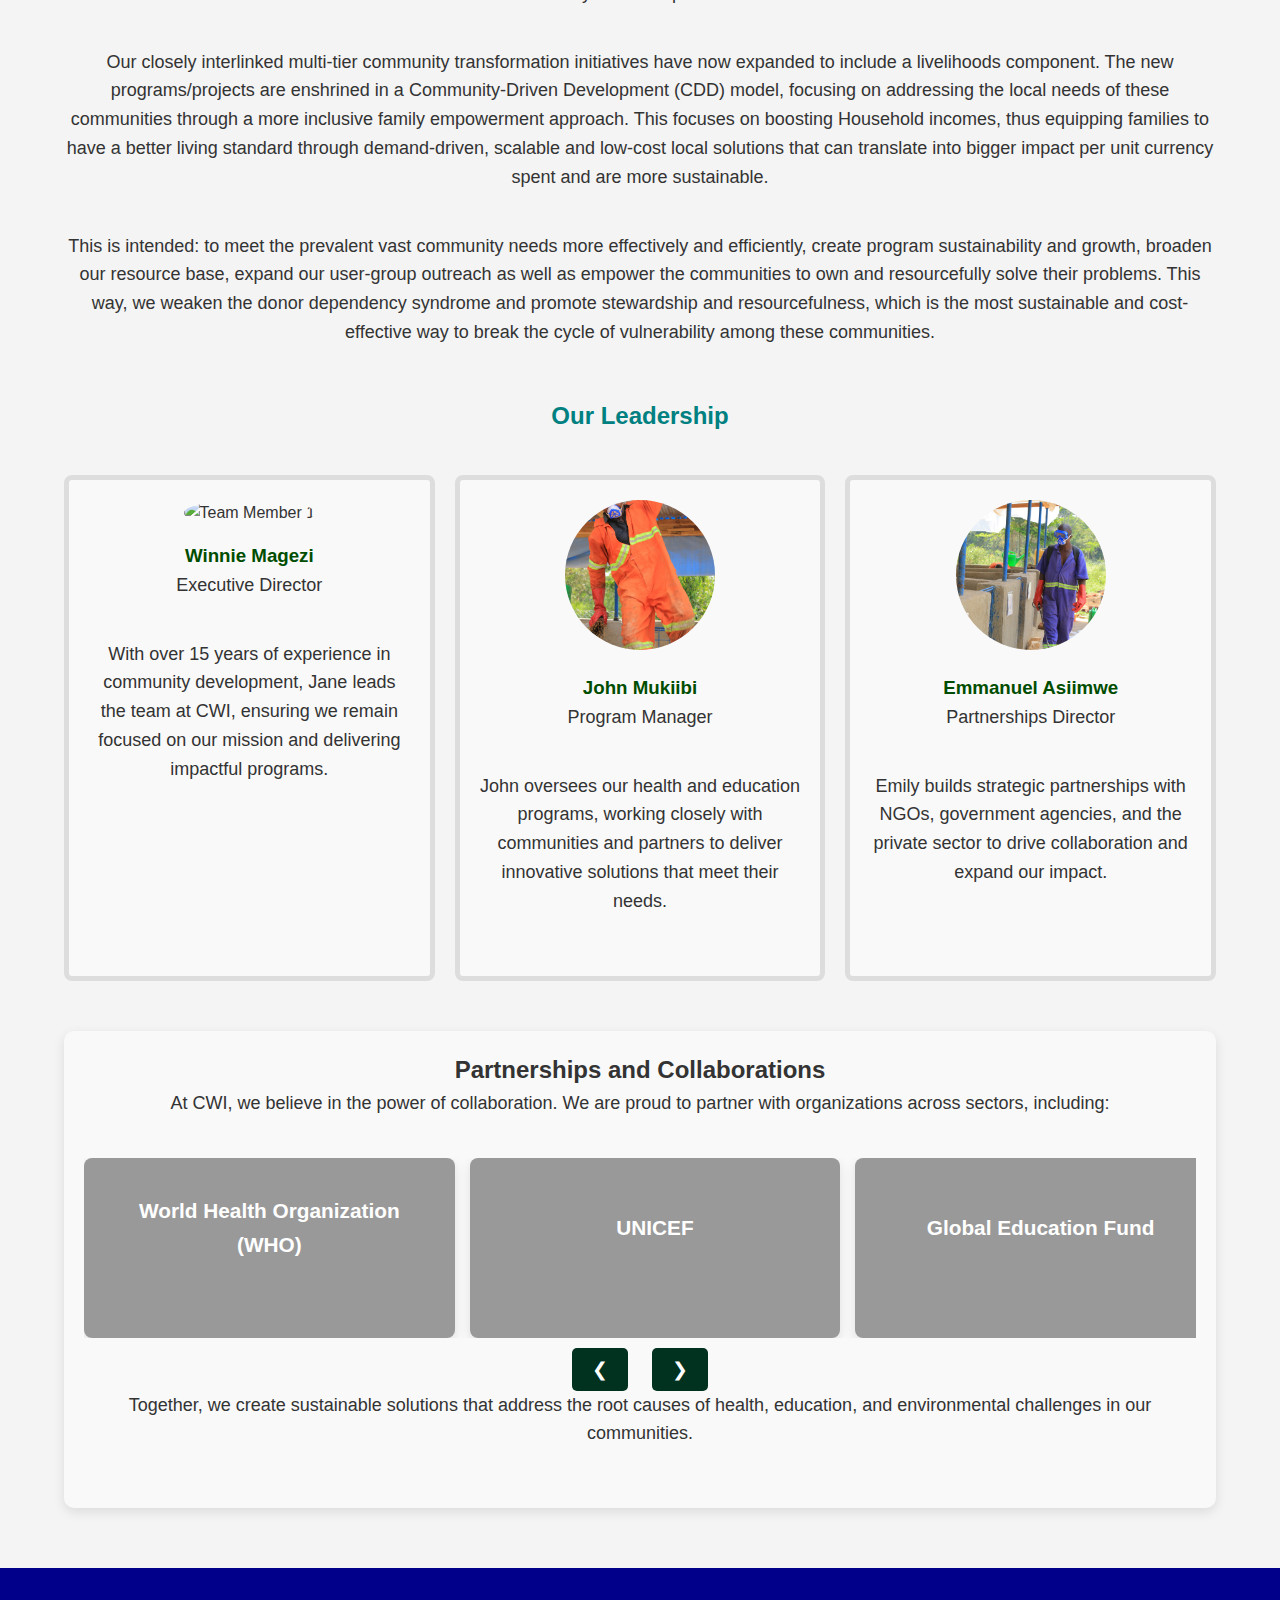
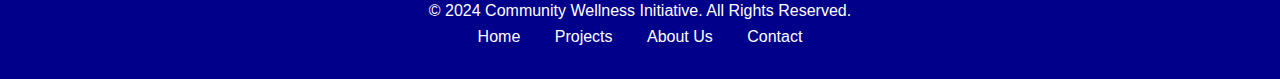
==== commit 95d372a1: "Updates made to pages" ====
--- a/about.html
+++ b/about.html
@@ -22,7 +22,7 @@
                 <li><a href="success.html">Success Stories</a></li>
                 <li><a href="events.html">Events</a></li>
                 <li><a href="volunteer.html">Get Involved</a></li>
-                <li><a href="#contact">Contact</a></li>
+                <li><a href="https://share.hsforms.com/1GBjZ6eliRD6BtT3MzAt5qw419xu">Contact</a></li>
             </ul>
             <div class="hamburger">
                 <div class="line"></div>
@@ -32,6 +32,10 @@
         </div>
     </div>
 </nav>
+<div class="hero">
+    <h1>What To Know About Us</h1>
+    <p>Discover more details about what we do.</p>
+</div>
     <!-- About Us Section -->
     <section class="about-us">
         <div class="container">
@@ -63,7 +67,42 @@
             <!-- History Section -->
             <div class="history">
                 <h2>Our History</h2>
-                <p>CWI was founded in 2010 with a mission to address pressing community challenges. Starting with a small group of volunteers, we have grown into a leading organization providing impactful programs in health, education, and environmental sustainability. Over the years, we’ve impacted thousands of lives, collaborated with like-minded organizations, and expanded our projects to underserved regions.</p>
+                <p>In 2013, a tourist, Justin Southerland visited Bussi Island, in Wakiso district, Uganda East Africa, in search of Hippopotamuses and crocodiles. He did not 
+                    find any but he discovered impoverished fishing communities, in dire need of help. Moved by the high vulnerability levels of the island communities, he 
+                    jumped right in to help. He noticed island locals fetching unsafe water straight out of the lake for home use including cooking and drinking; the same lake 
+                    water where they washed their clothes, bathed, stepped while fishing et al. Together with a group some locals, the immediate need he identified was provision 
+                    of clean water for domestic use.
+                </p>
+
+                <p>
+                    Since then, Justin has mobilized many other like-minded donors who have generously given to the cause of the island communities. Over one hundred boreholes 
+                    have been constructed and repaired on the different islands that constitute Bussi Subcounty. Hence, Amazzi Wellness Initiatives was born.
+                    It has been a wonderful 10-year journey of bringing hope and restoring dignity to Lake Victoria Island communities through implementation of various projects; 
+                    digging wells to avail safe water for domestic use to the locals; supporting community vulnerable children with an assortment of items including food, tuition 
+                    contribution and scholastic materials so they can continue receiving an education; purchase of land and construction of some buildings that could be used by 
+                    the children and community including a chapel, and a dormitory block, a multi-purpose hall, inter alia.
+                </p>
+                    
+                <p>
+                    We have since July 2024, successfully redesigned our program layout, strategized more efficient implementation models and launched new programs. With fishing 
+                    banned on Lake Victoria, yet it was these communities’ primary source of income, there was dire need to transition our social change initiatives to better suit 
+                    the vast community needs. In order to maximize impact per dollar spent, we have leaned more into Community-Based implementation.
+                </p>
+                    
+                <p>
+                    Our closely interlinked multi-tier community transformation initiatives have now expanded to include a livelihoods component. The new programs/projects are 
+                    enshrined in a Community-Driven Development (CDD) model, focusing on addressing the local needs of these communities through a more inclusive family empowerment 
+                    approach. This focuses on boosting Household incomes, thus equipping families to have a better living standard through demand-driven, scalable and low-cost local 
+                    solutions that can translate into bigger impact per unit currency spent and are more sustainable.
+                </p>
+                
+                <p>
+                    This is intended: to meet the prevalent vast community needs more effectively and efficiently, create program sustainability and growth, broaden our resource 
+                    base, expand our user-group outreach as well as empower the communities to own and resourcefully solve their problems. This way, we weaken the donor dependency 
+                    syndrome and promote stewardship and resourcefulness, which is the most sustainable and cost-effective way to break the cycle of vulnerability among these 
+                    communities.
+                </p>
+                     
             </div>
 
             <!-- Leadership Section -->
@@ -139,7 +178,7 @@
                 <a href="index.html">Home</a>
                 <a href="projects.html">Projects</a>
                 <a href="about.html">About Us</a>
-                <a href="contact.html">Contact</a>
+                <a href="https://share.hsforms.com/1GBjZ6eliRD6BtT3MzAt5qw419xu">Contact</a>
             </div>
         </div>
     </footer>
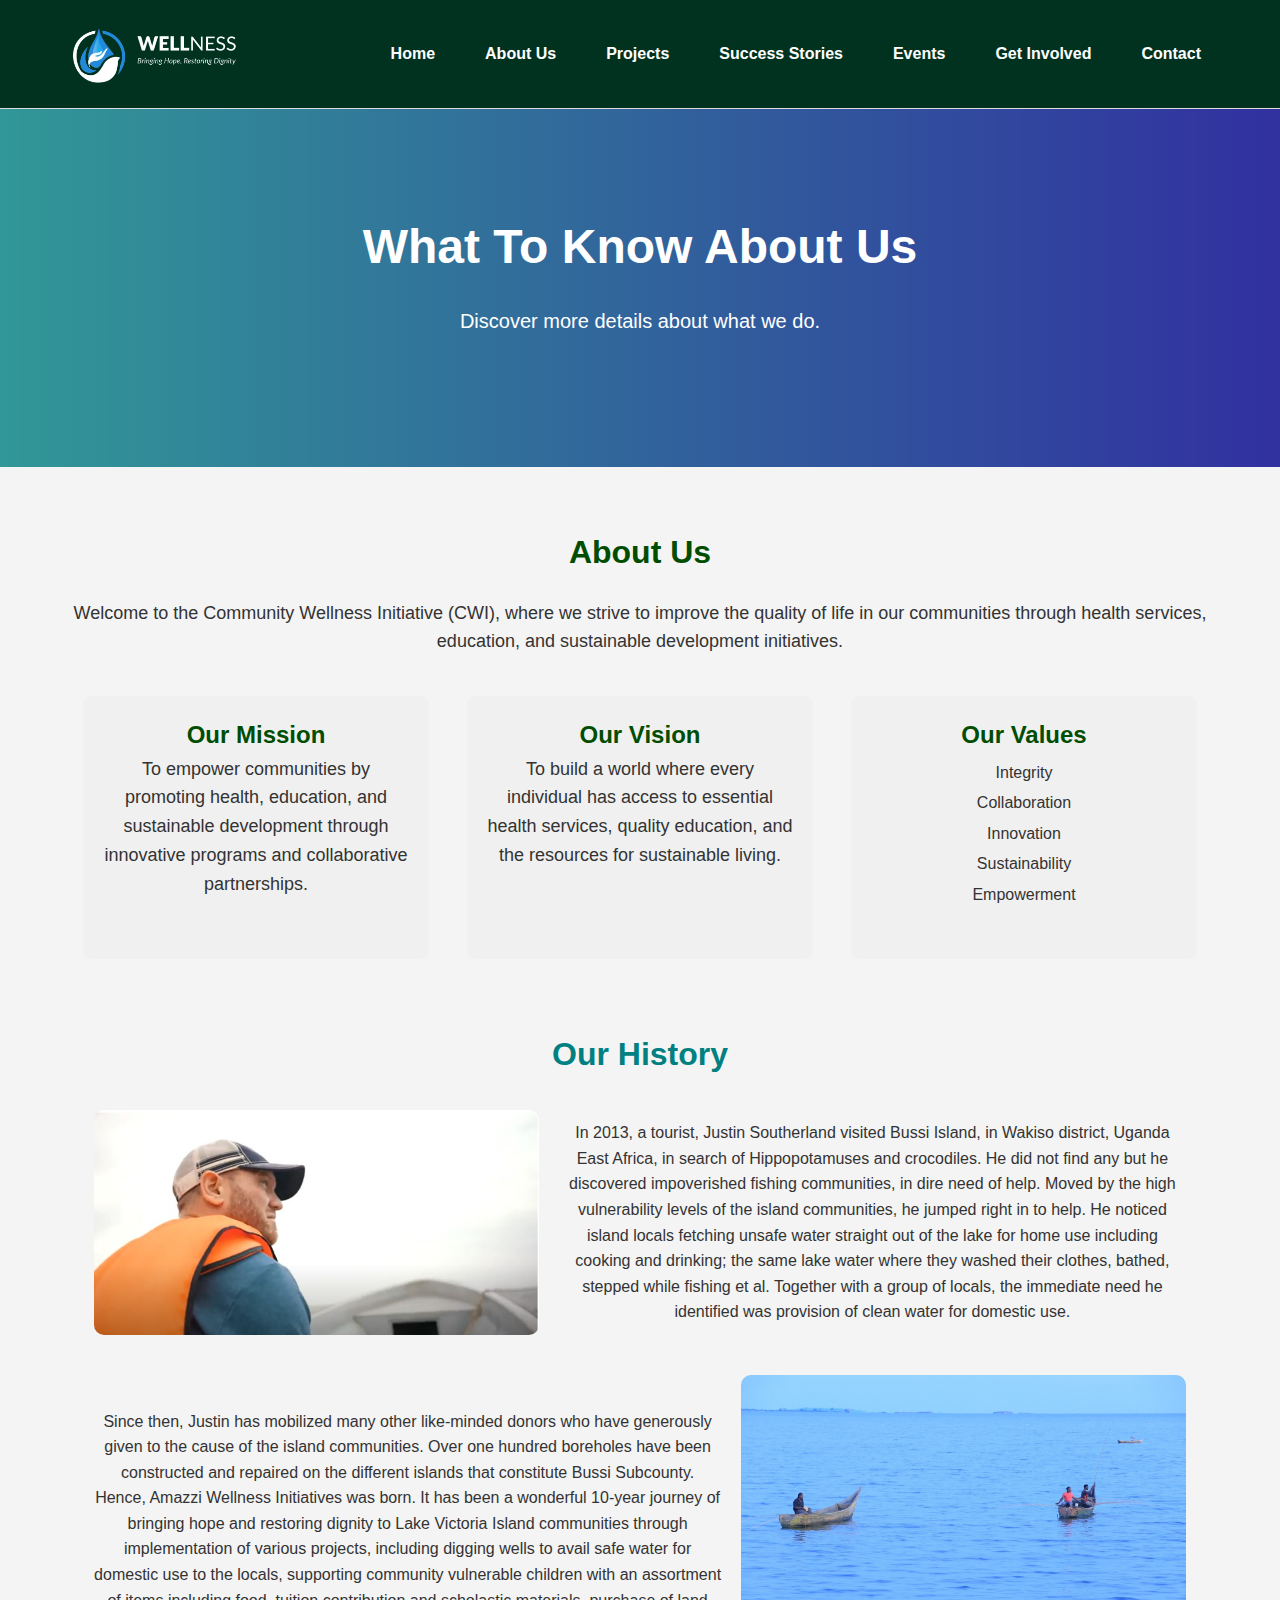
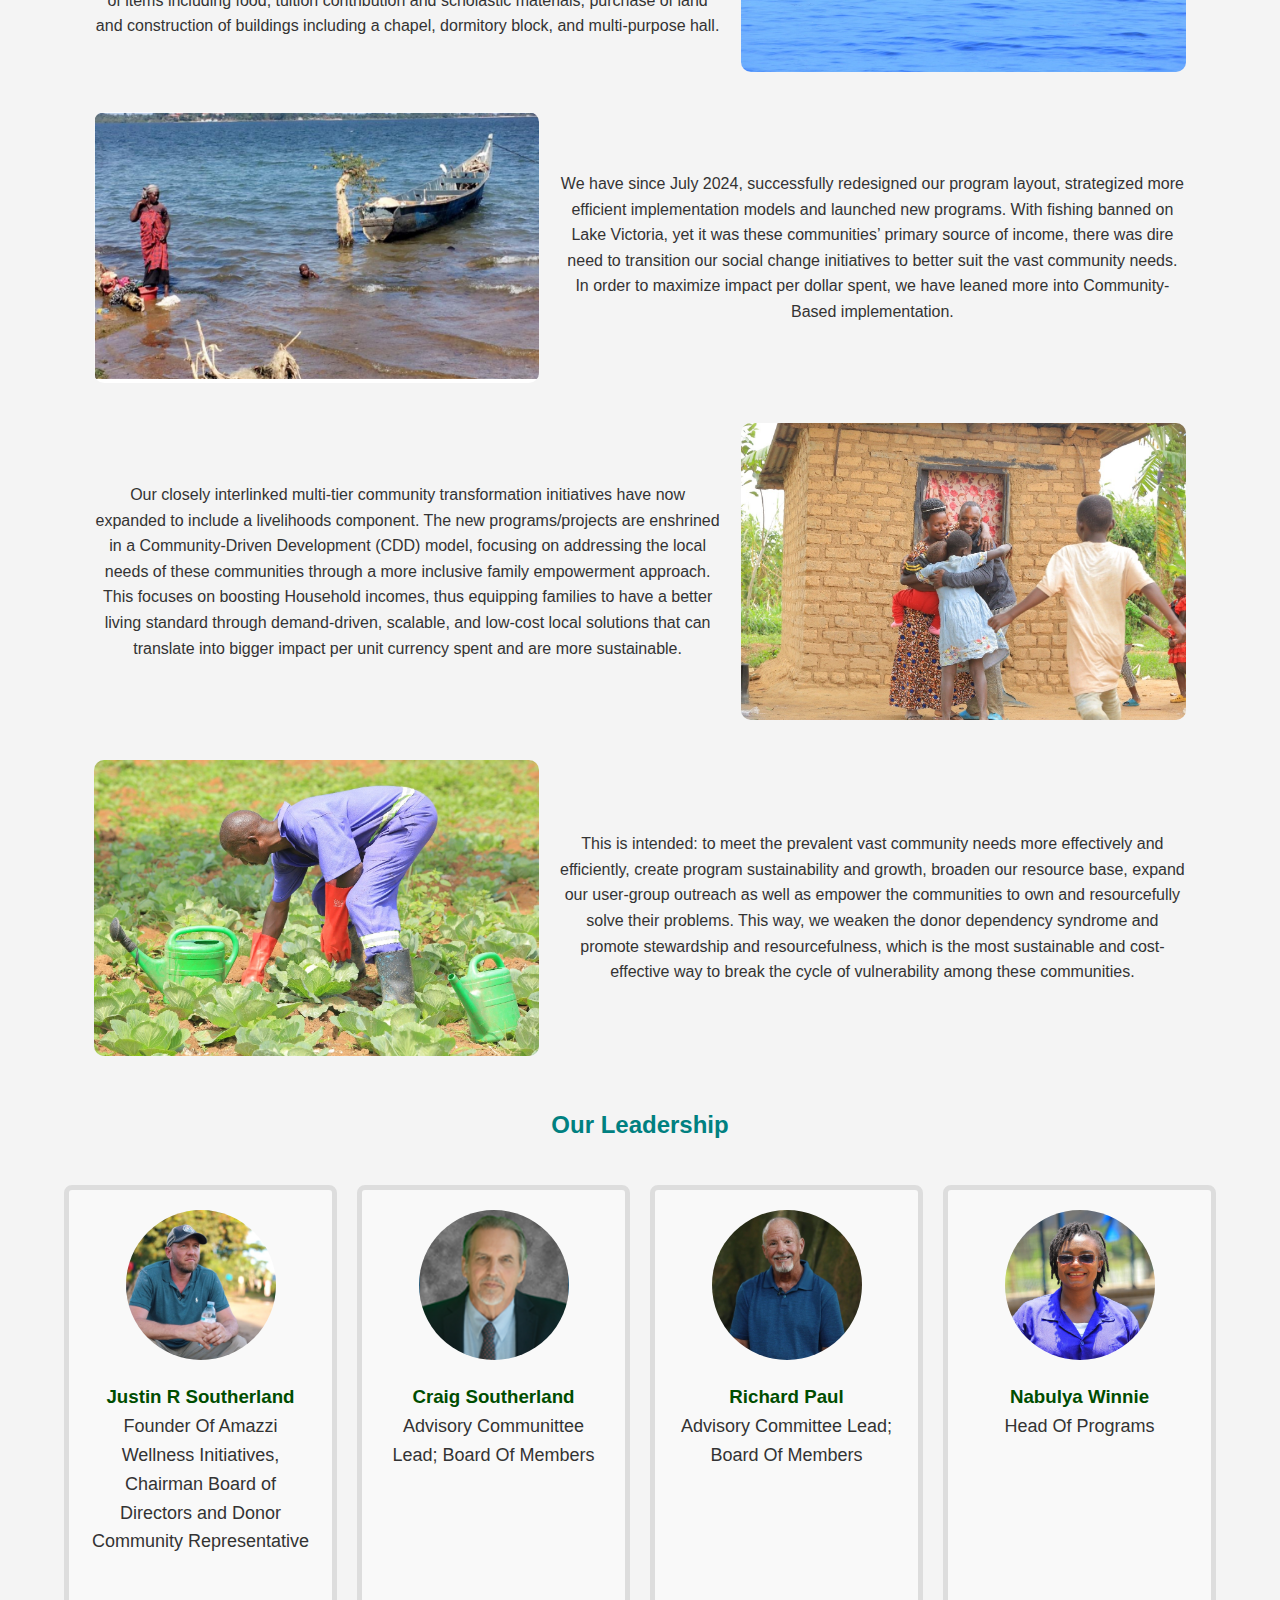
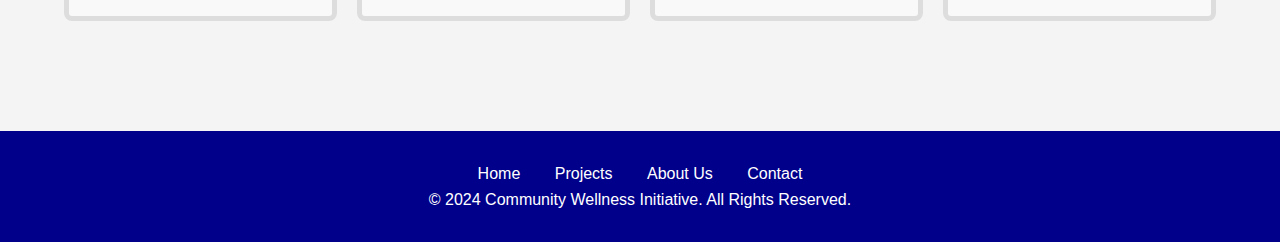
==== commit d5daaaa3: "Updated the amazzi project section" ====
--- a/about.html
+++ b/about.html
@@ -40,7 +40,8 @@
     <section class="about-us">
         <div class="container">
             <h1>About Us</h1>
-            <p>Welcome to the Community Wellness Initiative (CWI), where we strive to improve the quality of life in our communities through health services, education, and sustainable development initiatives.</p>
+            <p>Welcome to the Community Wellness Initiative (CWI), where we strive to improve the quality of life in our communities through health services, education, and 
+                sustainable development initiatives.</p>
 
             <!-- Mission, Vision, Values -->
             <div class="mission-vision-values">
@@ -65,73 +66,90 @@
             </div>
 
             <!-- History Section -->
-            <div class="history">
+            <section class="history">
                 <h2>Our History</h2>
-                <p>In 2013, a tourist, Justin Southerland visited Bussi Island, in Wakiso district, Uganda East Africa, in search of Hippopotamuses and crocodiles. He did not 
-                    find any but he discovered impoverished fishing communities, in dire need of help. Moved by the high vulnerability levels of the island communities, he 
-                    jumped right in to help. He noticed island locals fetching unsafe water straight out of the lake for home use including cooking and drinking; the same lake 
-                    water where they washed their clothes, bathed, stepped while fishing et al. Together with a group some locals, the immediate need he identified was provision 
-                    of clean water for domestic use.
-                </p>
-
-                <p>
-                    Since then, Justin has mobilized many other like-minded donors who have generously given to the cause of the island communities. Over one hundred boreholes 
-                    have been constructed and repaired on the different islands that constitute Bussi Subcounty. Hence, Amazzi Wellness Initiatives was born.
-                    It has been a wonderful 10-year journey of bringing hope and restoring dignity to Lake Victoria Island communities through implementation of various projects; 
-                    digging wells to avail safe water for domestic use to the locals; supporting community vulnerable children with an assortment of items including food, tuition 
-                    contribution and scholastic materials so they can continue receiving an education; purchase of land and construction of some buildings that could be used by 
-                    the children and community including a chapel, and a dormitory block, a multi-purpose hall, inter alia.
-                </p>
-                    
-                <p>
-                    We have since July 2024, successfully redesigned our program layout, strategized more efficient implementation models and launched new programs. With fishing 
-                    banned on Lake Victoria, yet it was these communities’ primary source of income, there was dire need to transition our social change initiatives to better suit 
-                    the vast community needs. In order to maximize impact per dollar spent, we have leaned more into Community-Based implementation.
-                </p>
-                    
-                <p>
-                    Our closely interlinked multi-tier community transformation initiatives have now expanded to include a livelihoods component. The new programs/projects are 
-                    enshrined in a Community-Driven Development (CDD) model, focusing on addressing the local needs of these communities through a more inclusive family empowerment 
-                    approach. This focuses on boosting Household incomes, thus equipping families to have a better living standard through demand-driven, scalable and low-cost local 
-                    solutions that can translate into bigger impact per unit currency spent and are more sustainable.
-                </p>
-                
-                <p>
-                    This is intended: to meet the prevalent vast community needs more effectively and efficiently, create program sustainability and growth, broaden our resource 
-                    base, expand our user-group outreach as well as empower the communities to own and resourcefully solve their problems. This way, we weaken the donor dependency 
-                    syndrome and promote stewardship and resourcefulness, which is the most sustainable and cost-effective way to break the cycle of vulnerability among these 
-                    communities.
-                </p>
-                     
-            </div>
+                <div class="history-item">
+                    <img src="images/justin Southerland.jpg" alt="History Image 1" class="history-image left">
+                    <p>
+                        In 2013, a tourist, Justin Southerland visited Bussi Island, in Wakiso district, Uganda East Africa, in search of Hippopotamuses and crocodiles. 
+                        He did not find any but he discovered impoverished fishing communities, in dire need of help. Moved by the high vulnerability levels of the 
+                        island communities, he jumped right in to help. He noticed island locals fetching unsafe water straight out of the lake for home use including 
+                        cooking and drinking; the same lake water where they washed their clothes, bathed, stepped while fishing et al. Together with a group of locals, 
+                        the immediate need he identified was provision of clean water for domestic use.
+                    </p>
+                </div>
+
+                <div class="history-item">
+                    <img src="images/water.jpg" alt="History Image 2" class="history-image right">
+                    <p>
+                        Since then, Justin has mobilized many other like-minded donors who have generously given to the cause of the island communities. Over one 
+                        hundred boreholes have been constructed and repaired on the different islands that constitute Bussi Subcounty. Hence, Amazzi Wellness Initiatives 
+                        was born. It has been a wonderful 10-year journey of bringing hope and restoring dignity to Lake Victoria Island communities through implementation 
+                        of various projects, including digging wells to avail safe water for domestic use to the locals, supporting community vulnerable children with an 
+                        assortment of items including food, tuition contribution and scholastic materials, purchase of land and construction of buildings including a chapel, 
+                        dormitory block, and multi-purpose hall.
+                    </p>
+                </div>
+
+                <div class="history-item">
+                    <img src="images/lake.png" alt="History Image 3" class="history-image left">
+                    <p>
+                        We have since July 2024, successfully redesigned our program layout, strategized more efficient implementation models and launched new programs. 
+                        With fishing banned on Lake Victoria, yet it was these communities’ primary source of income, there was dire need to transition our social change 
+                        initiatives to better suit the vast community needs. In order to maximize impact per dollar spent, we have leaned more into Community-Based implementation.
+                    </p>
+                </div>
+
+                <div class="history-item">
+                    <img src="images/family-1.jpg" alt="History Image 4" class="history-image right">
+                    <p>
+                        Our closely interlinked multi-tier community transformation initiatives have now expanded to include a livelihoods component. The new programs/projects 
+                        are enshrined in a Community-Driven Development (CDD) model, focusing on addressing the local needs of these communities through a more inclusive family 
+                        empowerment approach. This focuses on boosting Household incomes, thus equipping families to have a better living standard through demand-driven, scalable, 
+                        and low-cost local solutions that can translate into bigger impact per unit currency spent and are more sustainable.
+                    </p>
+                </div>
+
+                <div class="history-item">
+                    <img src="images/weeding.jpg" alt="History Image 5" class="history-image left">
+                    <p>
+                        This is intended: to meet the prevalent vast community needs more effectively and efficiently, create program sustainability and growth, broaden our resource 
+                        base, expand our user-group outreach as well as empower the communities to own and resourcefully solve their problems. This way, we weaken the donor dependency 
+                        syndrome and promote stewardship and resourcefulness, which is the most sustainable and cost-effective way to break the cycle of vulnerability among these communities.
+                    </p>
+                </div>
+            </section>
+
 
             <!-- Leadership Section -->
             <div class="leadership">
                 <h2>Our Leadership</h2>
                 <div class="team">
                     <div class="team-member">
-                        <img src="images/winnie.jpg" alt="Team Member 1">
-                        <h3>Winnie Magezi</h3>
-                        <p>Executive Director</p>
-                        <p>With over 15 years of experience in community development, Jane leads the team at CWI, ensuring we remain focused on our mission and delivering impactful programs.</p>
-                    </div>
-                    <div class="team-member">
-                        <img src="images/team1.JPG" alt="Team Member 2">
-                        <h3>John Mukiibi</h3>
-                        <p>Program Manager</p>
-                        <p>John oversees our health and education programs, working closely with communities and partners to deliver innovative solutions that meet their needs.</p>
-                    </div>
-                    <div class="team-member">
-                        <img src="images/team2.JPG" alt="Team Member 3">
-                        <h3>Emmanuel Asiimwe</h3>
-                        <p>Partnerships Director</p>
-                        <p>Emily builds strategic partnerships with NGOs, government agencies, and the private sector to drive collaboration and expand our impact.</p>
+                        <img src="images/justin-2.jpg" alt="Image of Justin Southerland">
+                        <h3>Justin R Southerland</h3>
+                        <p>Founder Of Amazzi Wellness Initiatives, Chairman Board of Directors and Donor Community Representative</p>
+                    </div>
+                    <div class="team-member">
+                        <img src="images/craig-southerland.png" alt="Image of Craig Southerland">
+                        <h3>Craig Southerland</h3>
+                        <p>Advisory Communittee Lead; Board Of Members</p>
+                    </div>
+                    <div class="team-member">
+                        <img src="images/richard-paul.jpg" alt="Image of Richard Paul">
+                        <h3>Richard Paul</h3>
+                        <p>Advisory Committee Lead; Board Of Members</p>
+                    </div>
+                    <div class="team-member">
+                        <img src="images/winnie-1.jpg" alt="Image of Nabulya Winnie">
+                        <h3>Nabulya Winnie</h3>
+                        <p>Head Of Programs</p>
                     </div>
                 </div>
             </div>
 
             <!-- Partnerships Section -->
-            <div class="partnerships-carousel">
+            <!-- <div class="partnerships-carousel">
                 <h2>Partnerships and Collaborations</h2>
                 <p>At CWI, we believe in the power of collaboration. We are proud to partner with organizations across sectors, including:</p>
                 
@@ -166,19 +184,19 @@
                 </div>
             
                 <p>Together, we create sustainable solutions that address the root causes of health, education, and environmental challenges in our communities.</p>
-            </div>                       
+            </div>                        -->
         </div>
     </section>
 
     <!-- Footer Section -->
     <footer class="footer">
         <div class="container">
-            <p>&copy; 2024 Community Wellness Initiative. All Rights Reserved.</p>
             <div class="footer-links">
                 <a href="index.html">Home</a>
                 <a href="projects.html">Projects</a>
                 <a href="about.html">About Us</a>
                 <a href="https://share.hsforms.com/1GBjZ6eliRD6BtT3MzAt5qw419xu">Contact</a>
+                <p>&copy; 2024 Community Wellness Initiative. All Rights Reserved.</p>
             </div>
         </div>
     </footer>
--- a/styles.css
+++ b/styles.css
@@ -1389,6 +1389,69 @@
 .partner-form button:hover {
     background-color: #008080;
 }
-
-
-
+.history {
+    padding: 20px;
+    max-width: 1200px;
+    margin: 0 auto;
+    font-family: Arial, sans-serif;
+    line-height: 1.6;
+}
+
+.history h2 {
+    text-align: center;
+    font-size: 2rem;
+    margin-bottom: 20px;
+}
+
+.history-item {
+    display: flex;
+    flex-wrap: wrap;
+    align-items: center;
+    margin-bottom: 20px;
+}
+
+.history-image {
+    flex: 1;
+    max-width: 40%;
+    margin: 10px;
+    border-radius: 10px;
+    object-fit: cover;
+}
+
+.history-image.left {
+    order: 1;
+}
+
+.history-image.right {
+    order: 2;
+}
+
+.history-item p {
+    flex: 2;
+    margin: 10px;
+    font-size: 1rem;
+}
+
+.history-item:nth-child(odd) {
+    flex-direction: row;
+}
+
+.history-item:nth-child(even) {
+    flex-direction: row-reverse;
+}
+
+@media (max-width: 768px) {
+    .history-item {
+        flex-direction: column;
+        text-align: center;
+    }
+    .history-image {
+        max-width: 100%;
+    }
+    .history-image.left, .history-image.right {
+        order: 0;
+    }
+}
+
+
+
